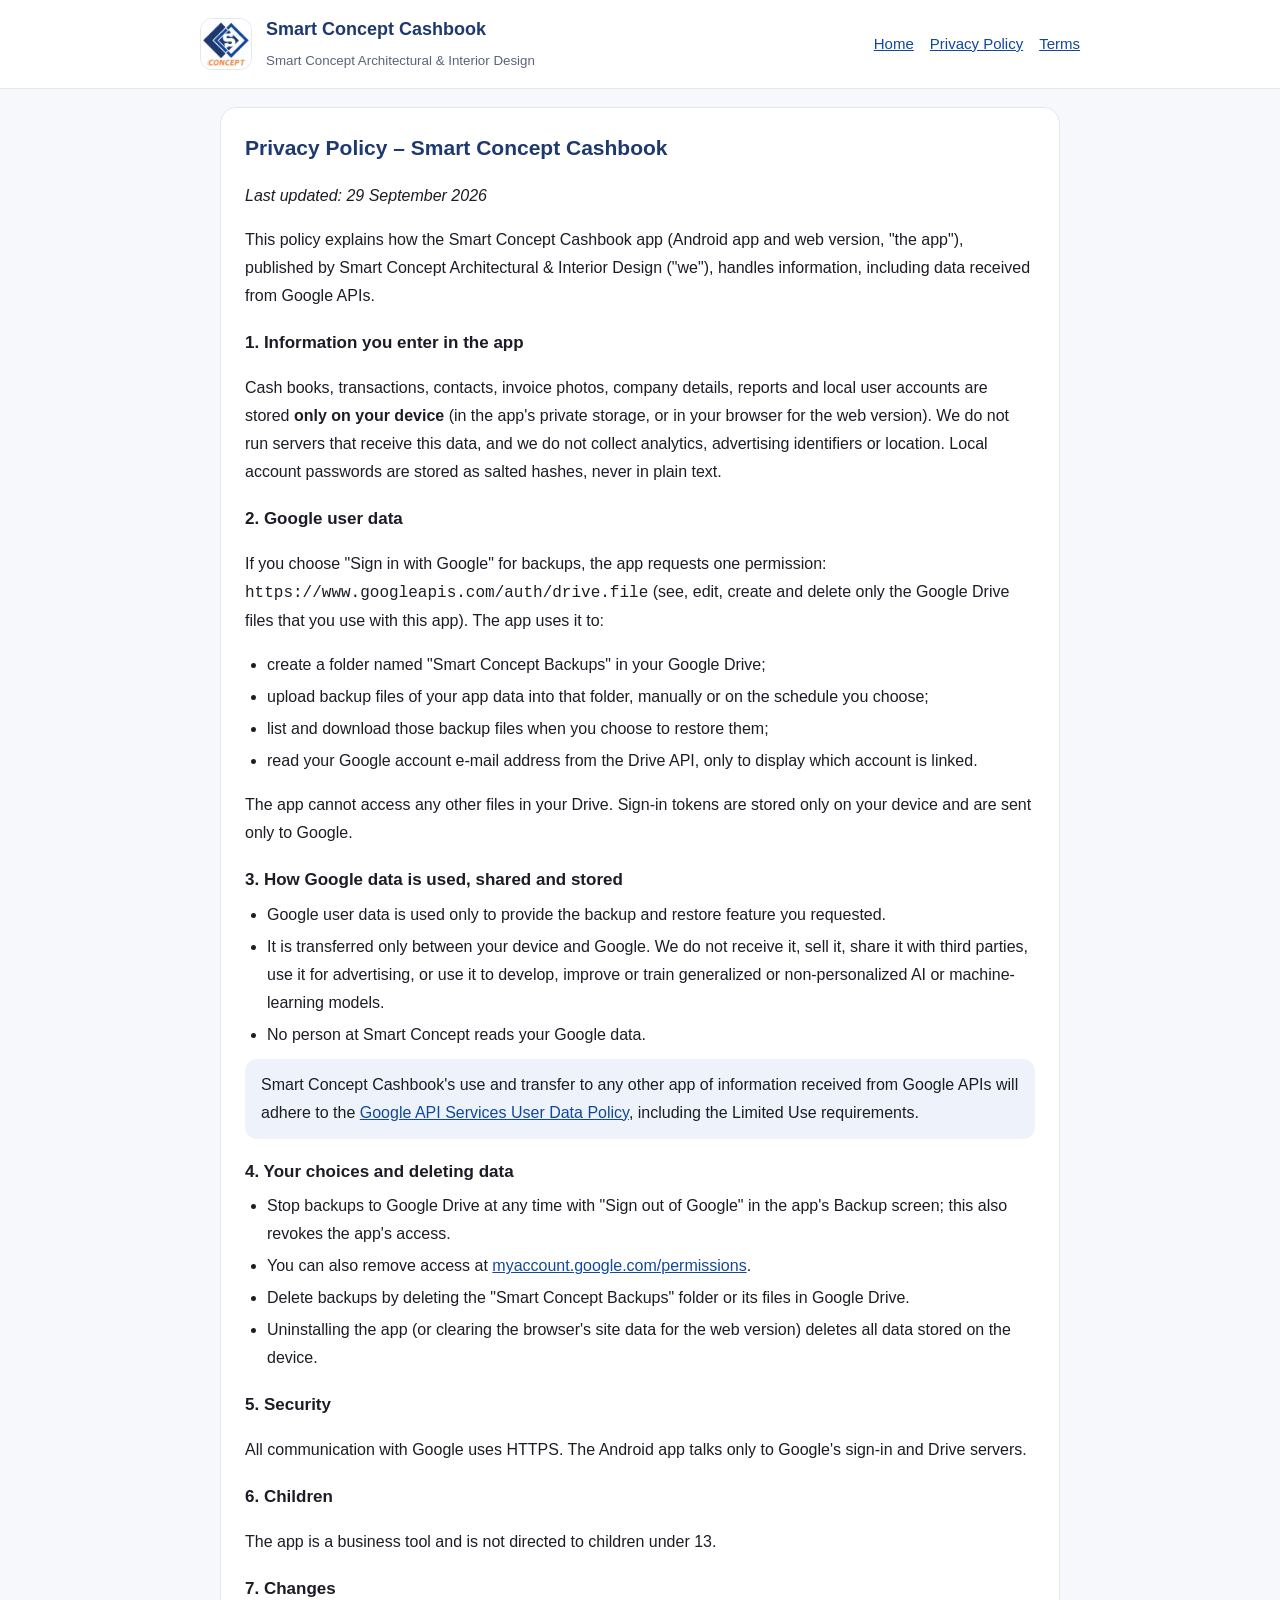
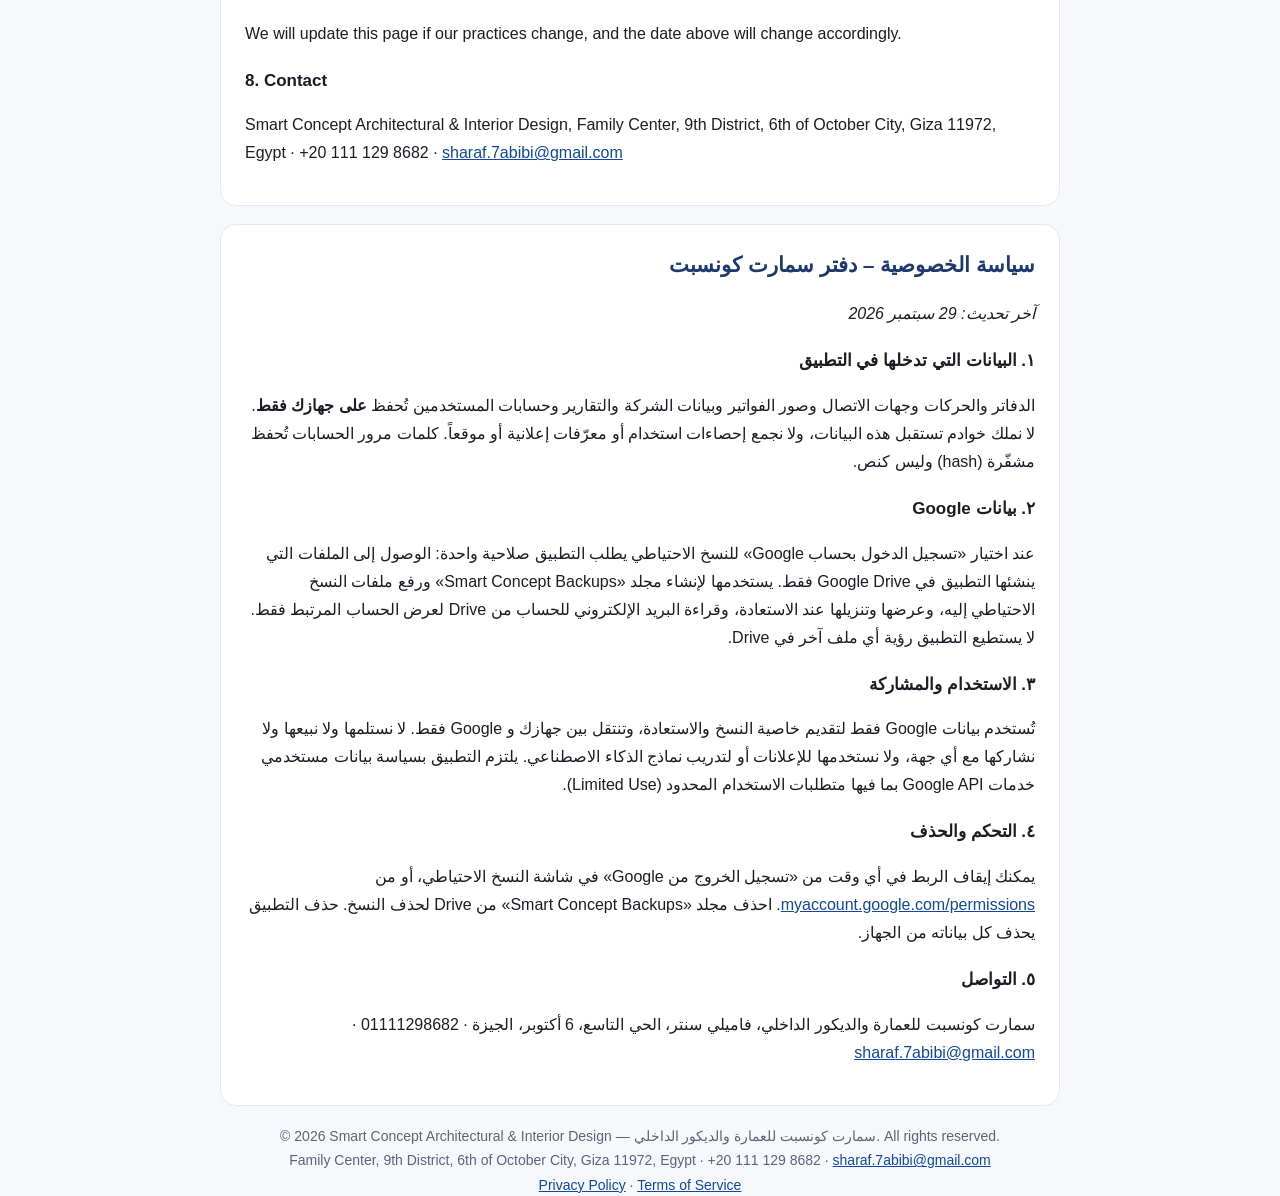
==== privacy.html @ b69d9fac "Publish app homepage, privacy policy and terms of service Co-Authored-By: Claude Opus 5.5 <noreply@a" ====
<!doctype html><html lang="en"><head><meta charset="utf-8"><meta name="viewport" content="width=device-width,initial-scale=1"><link rel="icon" href="favicon.png"><link rel="stylesheet" href="style.css"><title>Privacy Policy – Smart Concept Cashbook</title></head><body>
<header><div class="wrap top"><img src="logo-120.png" alt="Smart Concept logo"><div><b>Smart Concept Cashbook</b><small>Smart Concept Architectural &amp; Interior Design</small></div><nav><a href="index.html">Home</a><a href="privacy.html">Privacy Policy</a><a href="terms.html">Terms</a></nav></div></header>
<main class="wrap">
<section class="en"><h2>Privacy Policy – Smart Concept Cashbook</h2><p><i>Last updated: 29 September 2026</i></p>
<p>This policy explains how the Smart Concept Cashbook app (Android app and web version, "the app"), published by Smart Concept Architectural &amp; Interior Design ("we"), handles information, including data received from Google APIs.</p>
<h3>1. Information you enter in the app</h3>
<p>Cash books, transactions, contacts, invoice photos, company details, reports and local user accounts are stored <b>only on your device</b> (in the app's private storage, or in your browser for the web version). We do not run servers that receive this data, and we do not collect analytics, advertising identifiers or location. Local account passwords are stored as salted hashes, never in plain text.</p>
<h3>2. Google user data</h3>
<p>If you choose "Sign in with Google" for backups, the app requests one permission: <code>https://www.googleapis.com/auth/drive.file</code> (see, edit, create and delete only the Google Drive files that you use with this app). The app uses it to:</p><ul>
<li>create a folder named "Smart Concept Backups" in your Google Drive;</li>
<li>upload backup files of your app data into that folder, manually or on the schedule you choose;</li>
<li>list and download those backup files when you choose to restore them;</li>
<li>read your Google account e-mail address from the Drive API, only to display which account is linked.</li></ul>
<p>The app cannot access any other files in your Drive. Sign-in tokens are stored only on your device and are sent only to Google.</p>
<h3>3. How Google data is used, shared and stored</h3><ul>
<li>Google user data is used only to provide the backup and restore feature you requested.</li>
<li>It is transferred only between your device and Google. We do not receive it, sell it, share it with third parties, use it for advertising, or use it to develop, improve or train generalized or non-personalized AI or machine-learning models.</li>
<li>No person at Smart Concept reads your Google data.</li></ul>
<p class="note">Smart Concept Cashbook's use and transfer to any other app of information received from Google APIs will adhere to the <a href="https://developers.google.com/terms/api-services-user-data-policy">Google API Services User Data Policy</a>, including the Limited Use requirements.</p>
<h3>4. Your choices and deleting data</h3><ul>
<li>Stop backups to Google Drive at any time with "Sign out of Google" in the app's Backup screen; this also revokes the app's access.</li>
<li>You can also remove access at <a href="https://myaccount.google.com/permissions">myaccount.google.com/permissions</a>.</li>
<li>Delete backups by deleting the "Smart Concept Backups" folder or its files in Google Drive.</li>
<li>Uninstalling the app (or clearing the browser's site data for the web version) deletes all data stored on the device.</li></ul>
<h3>5. Security</h3><p>All communication with Google uses HTTPS. The Android app talks only to Google's sign-in and Drive servers.</p>
<h3>6. Children</h3><p>The app is a business tool and is not directed to children under 13.</p>
<h3>7. Changes</h3><p>We will update this page if our practices change, and the date above will change accordingly.</p>
<h3>8. Contact</h3><p>Smart Concept Architectural &amp; Interior Design, Family Center, 9th District, 6th of October City, Giza 11972, Egypt · +20 111 129 8682 · <a href="mailto:sharaf.7abibi@gmail.com">sharaf.7abibi@gmail.com</a></p></section>
<section class="ar" id="ar"><h2>سياسة الخصوصية – دفتر سمارت كونسبت</h2><p><i>آخر تحديث: 29 سبتمبر 2026</i></p>
<h3>١. البيانات التي تدخلها في التطبيق</h3><p>الدفاتر والحركات وجهات الاتصال وصور الفواتير وبيانات الشركة والتقارير وحسابات المستخدمين تُحفظ <b>على جهازك فقط</b>. لا نملك خوادم تستقبل هذه البيانات، ولا نجمع إحصاءات استخدام أو معرّفات إعلانية أو موقعاً. كلمات مرور الحسابات تُحفظ مشفّرة (hash) وليس كنص.</p>
<h3>٢. بيانات Google</h3><p>عند اختيار «تسجيل الدخول بحساب Google» للنسخ الاحتياطي يطلب التطبيق صلاحية واحدة: الوصول إلى الملفات التي ينشئها التطبيق في Google Drive فقط. يستخدمها لإنشاء مجلد «Smart Concept Backups» ورفع ملفات النسخ الاحتياطي إليه، وعرضها وتنزيلها عند الاستعادة، وقراءة البريد الإلكتروني للحساب من Drive لعرض الحساب المرتبط فقط. لا يستطيع التطبيق رؤية أي ملف آخر في Drive.</p>
<h3>٣. الاستخدام والمشاركة</h3><p>تُستخدم بيانات Google فقط لتقديم خاصية النسخ والاستعادة، وتنتقل بين جهازك و Google فقط. لا نستلمها ولا نبيعها ولا نشاركها مع أي جهة، ولا نستخدمها للإعلانات أو لتدريب نماذج الذكاء الاصطناعي. يلتزم التطبيق بسياسة بيانات مستخدمي خدمات Google API بما فيها متطلبات الاستخدام المحدود (Limited Use).</p>
<h3>٤. التحكم والحذف</h3><p>يمكنك إيقاف الربط في أي وقت من «تسجيل الخروج من Google» في شاشة النسخ الاحتياطي، أو من <a href="https://myaccount.google.com/permissions">myaccount.google.com/permissions</a>. احذف مجلد «Smart Concept Backups» من Drive لحذف النسخ. حذف التطبيق يحذف كل بياناته من الجهاز.</p>
<h3>٥. التواصل</h3><p>سمارت كونسبت للعمارة والديكور الداخلي، فاميلي سنتر، الحي التاسع، 6 أكتوبر، الجيزة · 01111298682 · <a href="mailto:sharaf.7abibi@gmail.com">sharaf.7abibi@gmail.com</a></p></section>
</main><footer class="wrap">© 2026 Smart Concept Architectural &amp; Interior Design — سمارت كونسبت للعمارة والديكور الداخلي. All rights reserved.<br>Family Center, 9th District, 6th of October City, Giza 11972, Egypt · +20 111 129 8682 · <a href="mailto:sharaf.7abibi@gmail.com">sharaf.7abibi@gmail.com</a><br><a href="privacy.html">Privacy Policy</a> · <a href="terms.html">Terms of Service</a></footer></body></html>
---- style.css ----
:root{--ink:#1C1C26;--muted:#5B6478;--line:#E3E7EF;--blue:#11489B;--navy:#1E396E;--orange:#E07B39;--bg:#F6F8FB}
*{box-sizing:border-box}html{-webkit-text-size-adjust:100%}
body{margin:0;background:var(--bg);color:var(--ink);font:16px/1.75 "Segoe UI",Tahoma,Arial,sans-serif}
a{color:var(--blue)}
header{background:#fff;border-bottom:1px solid var(--line)}
.wrap{max-width:880px;margin:0 auto;padding:0 20px}
.top{display:flex;align-items:center;gap:14px;padding:14px 0}
.top img{width:52px;height:52px;border-radius:12px;border:1px solid var(--line);background:#fff}
.top b{display:block;font-size:18px;color:var(--navy)}.top small{color:var(--muted)}
nav{margin-inline-start:auto;display:flex;gap:16px;font-size:15px}
.hero{text-align:center;padding:44px 0 28px}
.hero img{width:120px;height:120px;border-radius:26px;background:#fff;box-shadow:0 8px 26px rgba(17,72,155,.15)}
.hero h1{font-size:30px;margin:18px 0 6px;color:var(--navy)}
.hero p{max-width:640px;margin:0 auto;color:var(--muted)}
section{background:#fff;border:1px solid var(--line);border-radius:16px;padding:22px 24px;margin:18px 0}
section h2{margin:0 0 10px;font-size:21px;color:var(--navy)}
section h3{font-size:17px;margin:18px 0 6px}
ul{padding-inline-start:22px;margin:6px 0}li{margin:4px 0}
.ar{direction:rtl;text-align:right;font-family:Tahoma,"Segoe UI",Arial,sans-serif}
.en{direction:ltr;text-align:left}
.note{background:#EEF3FB;border-radius:12px;padding:12px 16px;margin:10px 0}
footer{color:var(--muted);font-size:14px;text-align:center;padding:26px 0 40px}
@media (max-width:600px){nav{display:none}.hero h1{font-size:25px}section{padding:18px}}
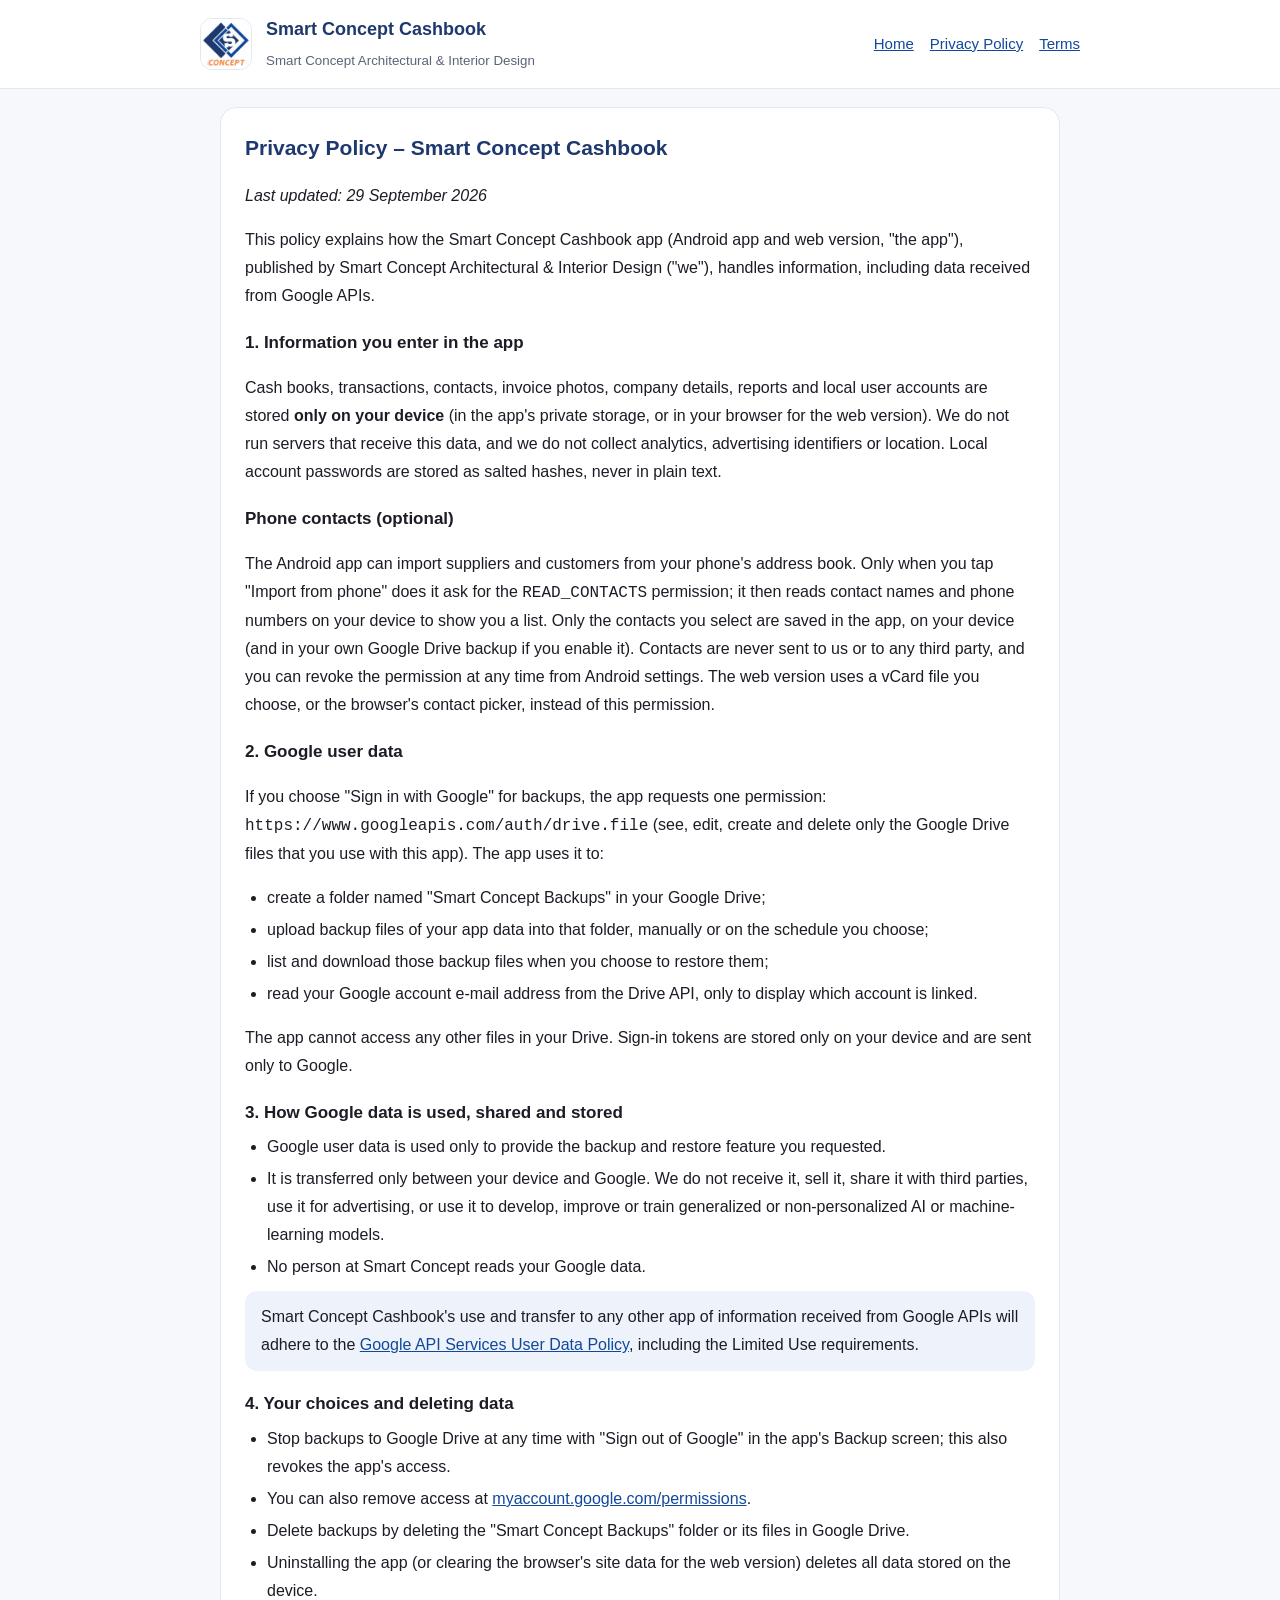
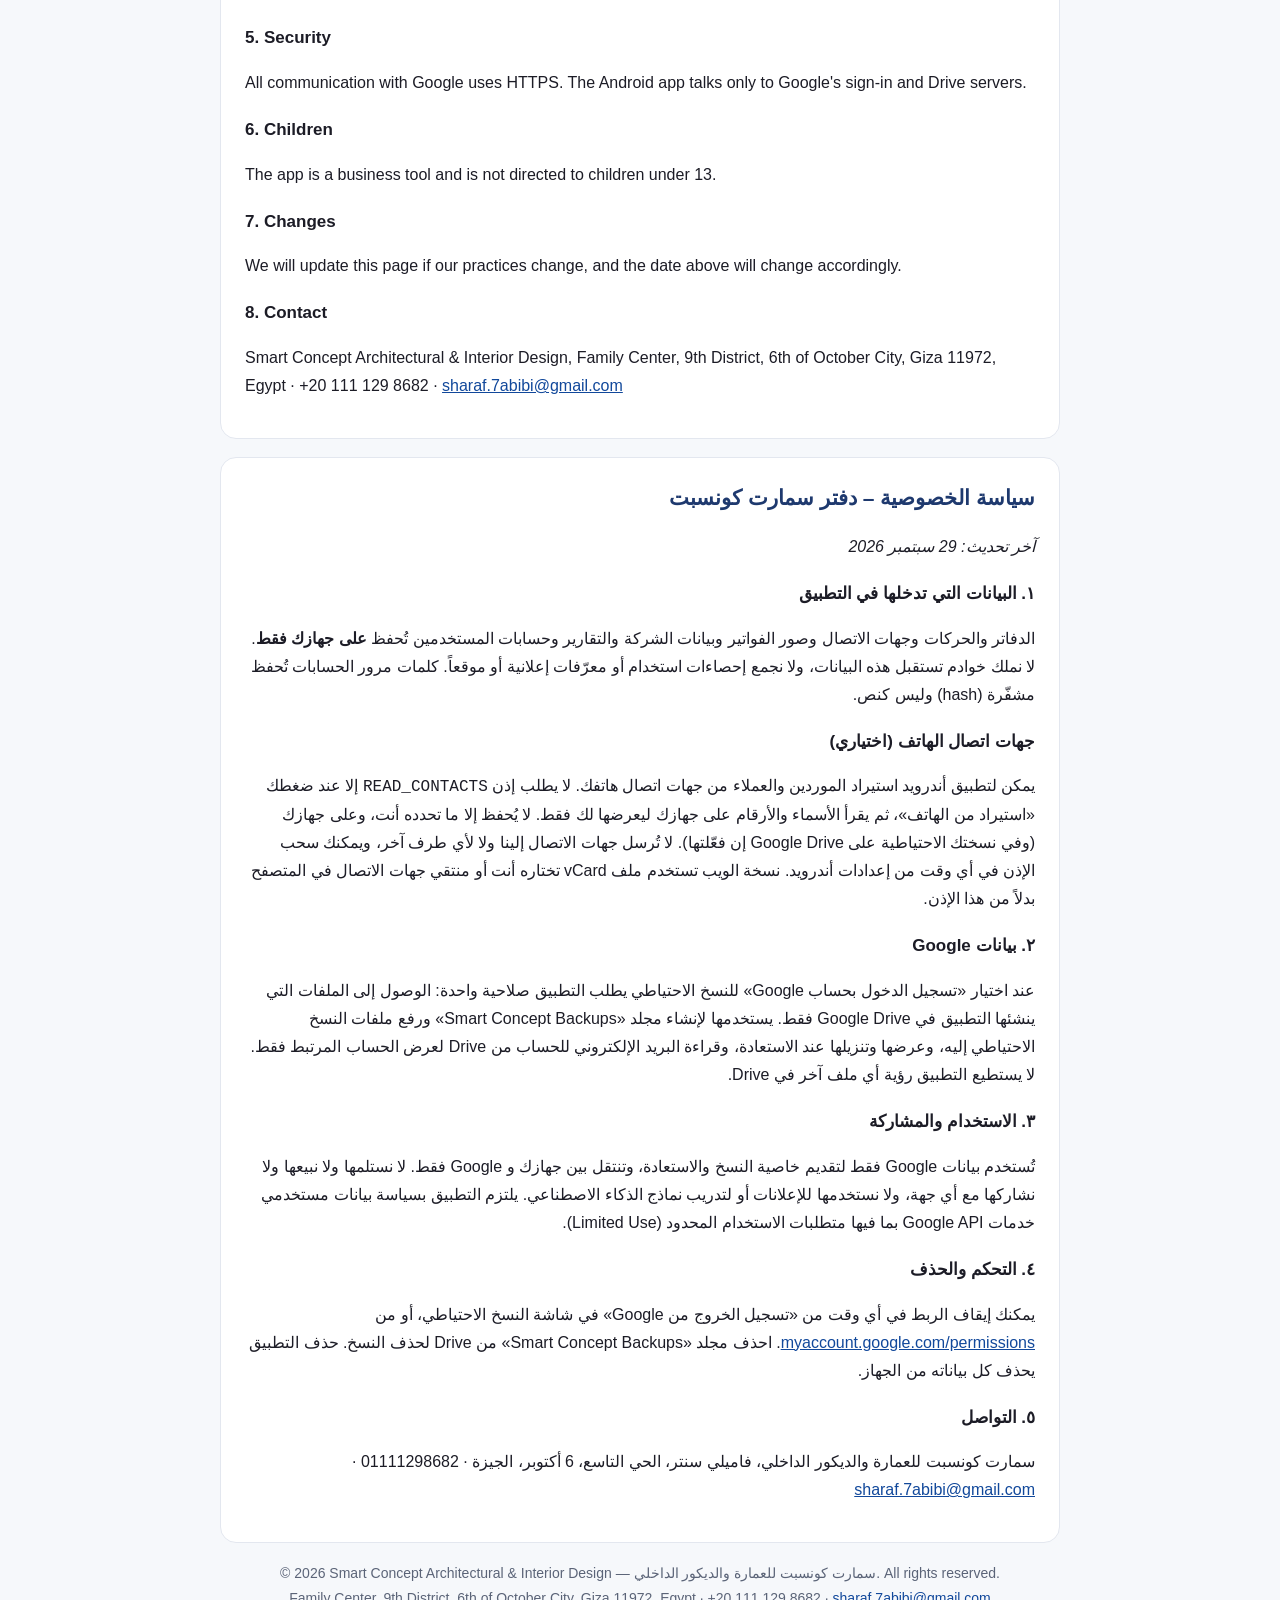
==== commit e873fbe8: "Privacy policy: disclose optional phone contacts permission Co-Authored-By: Claude Opus 5.5 <noreply" ====
--- a/privacy.html
+++ b/privacy.html
@@ -5,6 +5,8 @@
 <p>This policy explains how the Smart Concept Cashbook app (Android app and web version, "the app"), published by Smart Concept Architectural &amp; Interior Design ("we"), handles information, including data received from Google APIs.</p>
 <h3>1. Information you enter in the app</h3>
 <p>Cash books, transactions, contacts, invoice photos, company details, reports and local user accounts are stored <b>only on your device</b> (in the app's private storage, or in your browser for the web version). We do not run servers that receive this data, and we do not collect analytics, advertising identifiers or location. Local account passwords are stored as salted hashes, never in plain text.</p>
+<h3>Phone contacts (optional)</h3>
+<p>The Android app can import suppliers and customers from your phone's address book. Only when you tap "Import from phone" does it ask for the <code>READ_CONTACTS</code> permission; it then reads contact names and phone numbers on your device to show you a list. Only the contacts you select are saved in the app, on your device (and in your own Google Drive backup if you enable it). Contacts are never sent to us or to any third party, and you can revoke the permission at any time from Android settings. The web version uses a vCard file you choose, or the browser's contact picker, instead of this permission.</p>
 <h3>2. Google user data</h3>
 <p>If you choose "Sign in with Google" for backups, the app requests one permission: <code>https://www.googleapis.com/auth/drive.file</code> (see, edit, create and delete only the Google Drive files that you use with this app). The app uses it to:</p><ul>
 <li>create a folder named "Smart Concept Backups" in your Google Drive;</li>
@@ -28,6 +30,7 @@
 <h3>8. Contact</h3><p>Smart Concept Architectural &amp; Interior Design, Family Center, 9th District, 6th of October City, Giza 11972, Egypt · +20 111 129 8682 · <a href="mailto:sharaf.7abibi@gmail.com">sharaf.7abibi@gmail.com</a></p></section>
 <section class="ar" id="ar"><h2>سياسة الخصوصية – دفتر سمارت كونسبت</h2><p><i>آخر تحديث: 29 سبتمبر 2026</i></p>
 <h3>١. البيانات التي تدخلها في التطبيق</h3><p>الدفاتر والحركات وجهات الاتصال وصور الفواتير وبيانات الشركة والتقارير وحسابات المستخدمين تُحفظ <b>على جهازك فقط</b>. لا نملك خوادم تستقبل هذه البيانات، ولا نجمع إحصاءات استخدام أو معرّفات إعلانية أو موقعاً. كلمات مرور الحسابات تُحفظ مشفّرة (hash) وليس كنص.</p>
+<h3>جهات اتصال الهاتف (اختياري)</h3><p>يمكن لتطبيق أندرويد استيراد الموردين والعملاء من جهات اتصال هاتفك. لا يطلب إذن <code>READ_CONTACTS</code> إلا عند ضغطك «استيراد من الهاتف»، ثم يقرأ الأسماء والأرقام على جهازك ليعرضها لك فقط. لا يُحفظ إلا ما تحدده أنت، وعلى جهازك (وفي نسختك الاحتياطية على Google Drive إن فعّلتها). لا تُرسل جهات الاتصال إلينا ولا لأي طرف آخر، ويمكنك سحب الإذن في أي وقت من إعدادات أندرويد. نسخة الويب تستخدم ملف vCard تختاره أنت أو منتقي جهات الاتصال في المتصفح بدلاً من هذا الإذن.</p>
 <h3>٢. بيانات Google</h3><p>عند اختيار «تسجيل الدخول بحساب Google» للنسخ الاحتياطي يطلب التطبيق صلاحية واحدة: الوصول إلى الملفات التي ينشئها التطبيق في Google Drive فقط. يستخدمها لإنشاء مجلد «Smart Concept Backups» ورفع ملفات النسخ الاحتياطي إليه، وعرضها وتنزيلها عند الاستعادة، وقراءة البريد الإلكتروني للحساب من Drive لعرض الحساب المرتبط فقط. لا يستطيع التطبيق رؤية أي ملف آخر في Drive.</p>
 <h3>٣. الاستخدام والمشاركة</h3><p>تُستخدم بيانات Google فقط لتقديم خاصية النسخ والاستعادة، وتنتقل بين جهازك و Google فقط. لا نستلمها ولا نبيعها ولا نشاركها مع أي جهة، ولا نستخدمها للإعلانات أو لتدريب نماذج الذكاء الاصطناعي. يلتزم التطبيق بسياسة بيانات مستخدمي خدمات Google API بما فيها متطلبات الاستخدام المحدود (Limited Use).</p>
 <h3>٤. التحكم والحذف</h3><p>يمكنك إيقاف الربط في أي وقت من «تسجيل الخروج من Google» في شاشة النسخ الاحتياطي، أو من <a href="https://myaccount.google.com/permissions">myaccount.google.com/permissions</a>. احذف مجلد «Smart Concept Backups» من Drive لحذف النسخ. حذف التطبيق يحذف كل بياناته من الجهاز.</p>
